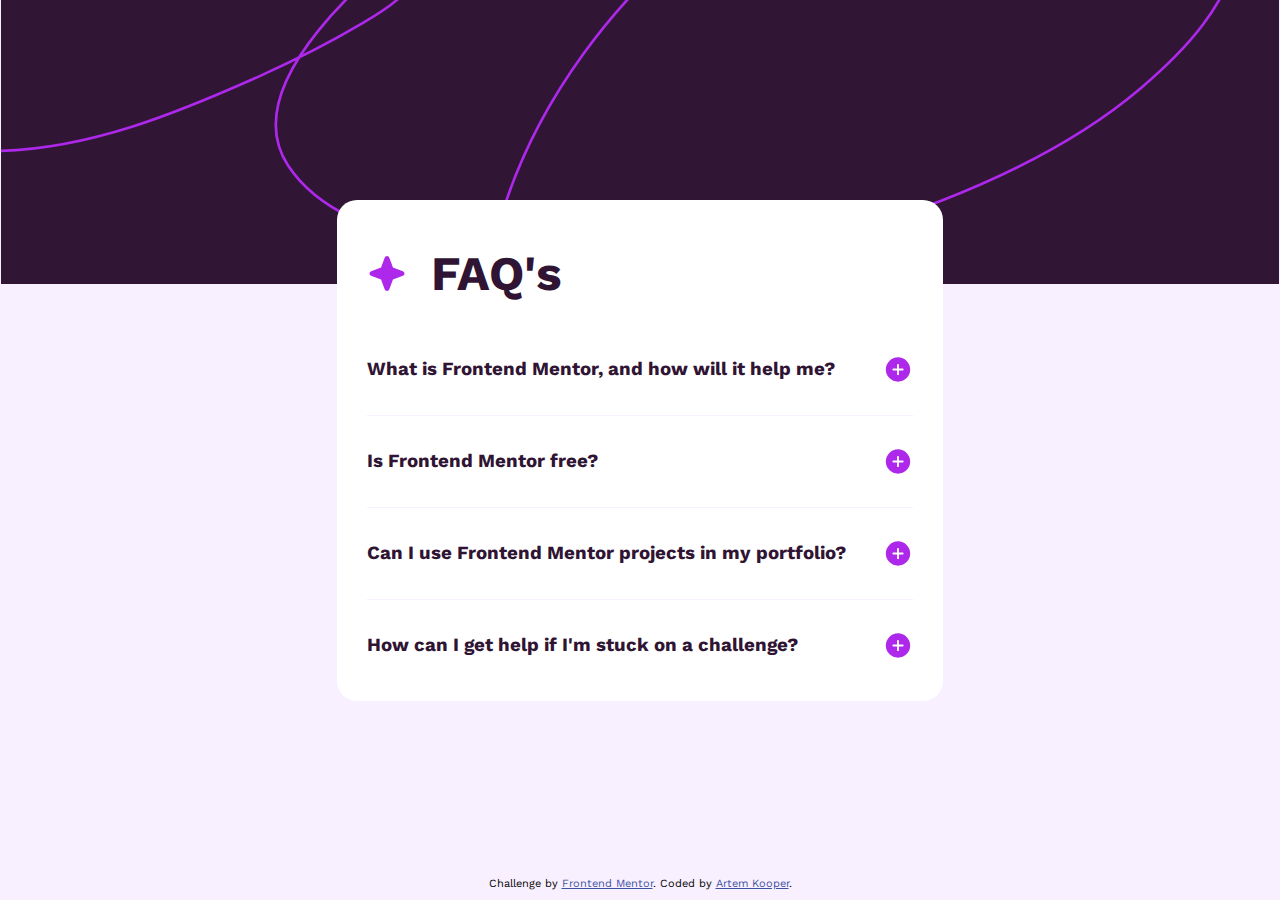
==== faq-accordion-main/index.html @ c339250c "faq-accordion" ====
<!DOCTYPE html>
<html lang="en">

<head>
  <meta charset="UTF-8">
  <meta name="viewport" content="width=device-width, initial-scale=1.0">
  <link rel="icon" type="image/png" sizes="32x32" href="./assets/images/favicon-32x32.png">
  <link rel="stylesheet" href="styles/styles.css">
  <title>Frontend Mentor | FAQ accordion</title>
  <script src="scripts/script.js" defer></script>
</head>

<body>
  <div class="wrapper">
    <div class="card">
      <div class="card_headerbox">
        <img src="assets/images/icon-star.svg" alt="icon_star">
        <h2 class="card_headerbox_title">FAQ's</h2>
      </div>
      <div class="accordion">
        <div class="accordion-item">
          <div class="accordion-item_headerbox">
            <h3 class="accordion-item_headerbox_title">What is Frontend Mentor, and how will it help me?</h3>
            <img class="accordion-item_headerbox_img" src="assets/images/icon-plus.svg">
          </div>
          <div class="accordion-item_content hidden">
            Frontend Mentor offers realistic coding challenges to help developers improve their
            frontend coding skills with projects in HTML, CSS, and JavaScript. It's suitable for
            all levels and ideal for portfolio building.
          </div>
        </div>
        <div class="accordion-item">
          <div class="accordion-item_headerbox">
            <h3 class="accordion-item_headerbox_title">Is Frontend Mentor free?</h3>
            <img class="accordion-item_headerbox_img" src="assets/images/icon-plus.svg">
          </div>
          <div class="accordion-item_content hidden">
            Yes, Frontend Mentor offers both free and premium coding challenges, with the free
            option providing access to a range of projects suitable for all skill levels..
          </div>
        </div>
        <div class="accordion-item">
          <div class="accordion-item_headerbox">
            <h3 class="accordion-item_headerbox_title">Can I use Frontend Mentor projects in my portfolio?</h3>
            <img class="accordion-item_headerbox_img" src="assets/images/icon-plus.svg">
          </div>
          <div class="accordion-item_content hidden">
            Yes, you can use projects completed on Frontend Mentor in your portfolio. It's an excellent
            way to showcase your skills to potential employers!
          </div>
        </div>
        <div class="accordion-item">
          <div class="accordion-item_headerbox">
            <h3 class="accordion-item_headerbox_title">How can I get help if I'm stuck on a challenge?
            </h3>
            <img class="accordion-item_headerbox_img" src="assets/images/icon-plus.svg">
          </div>
          <div class="accordion-item_content hidden">
            The best place to get help is inside Frontend Mentor's Discord community. There's a help
            channel where you can ask questions and seek support from other community members.
          </div>
        </div>
      </div>
    </div>
    <div class="attribution">
      Challenge by <a href="https://www.frontendmentor.io/challenges/faq-accordion-wyfFdeBwBz" target="_blank">Frontend
        Mentor</a>.
      Coded by <a href="https://github.com/ArtKruzhkov" target="_blank">Artem Kooper</a>.
    </div>
  </div>

</body>

</html>
---- faq-accordion-main/styles/styles.css ----
@font-face {
  font-family: "WorkSans";
  src: url("../assets/fonts/static/WorkSans-Regular.ttf") format("truetype");
  font-weight: 400;
  font-style: normal;
}
@font-face {
  font-family: "WorkSans";
  src: url("../assets/fonts/static/WorkSans-SemiBold.ttf") format("truetype");
  font-weight: 600;
  font-style: normal;
}
@font-face {
  font-family: "WorkSans";
  src: url("../assets/fonts/static/WorkSans-Bold.ttf") format("truetype");
  font-weight: 700;
  font-style: normal;
}
* {
  margin: 0;
  padding: 0;
}

body {
  font-family: "WorkSans", sans-serif;
  font-weight: 400;
  font-size: 16px;
}

.wrapper {
  height: 100vh;
  display: flex;
  flex-direction: column;
  justify-content: center;
  align-items: center;
  position: relative;
  background: url("../assets/images/background-pattern-desktop.svg") no-repeat top center/contain, #f9f0ff 100%;
}

.card {
  display: flex;
  flex-direction: column;
  width: 546px;
  background-color: #ffffff;
  padding: 45px 30px 10px 30px;
  border-radius: 20px;
}
.card_headerbox {
  display: flex;
  align-items: center;
  gap: 24px;
  margin-bottom: 22px;
}
.card_headerbox_title {
  font-weight: 700;
  font-size: 48px;
  color: #2f1533;
}

.accordion-item {
  padding: 30px 0 30px;
  border-bottom: 1px solid #f9f0ff;
  cursor: pointer;
}
.accordion-item_headerbox {
  display: flex;
  align-items: center;
  justify-content: space-between;
}
.accordion-item_headerbox_title {
  font-weight: 700;
  color: #2f1533;
}
.accordion-item_content {
  margin-top: 24px;
  color: #8c6991;
  max-height: 0;
  overflow: hidden;
  transition: max-height 0.3s ease-out, opacity 0.3s ease-out, margin-top 0.3s ease;
}
.accordion-item_content.hidden {
  opacity: 0;
  margin-top: 0;
}
.accordion-item_content:not(.hidden) {
  max-height: 200px;
  opacity: 1;
}
.accordion-item:last-child {
  border-bottom: none;
}

.attribution {
  font-size: 11px;
  text-align: center;
  position: absolute;
  bottom: 10px;
}

.attribution a {
  color: hsl(228, 45%, 44%);
}

@media (max-width: 425px) {
  .card {
    width: 320px;
    box-sizing: border-box;
  }
  .wrapper {
    background: url("../assets/images/background-pattern-mobile.svg") no-repeat top center/contain, #f9f0ff 100%;
  }
}/*# sourceMappingURL=styles.css.map */
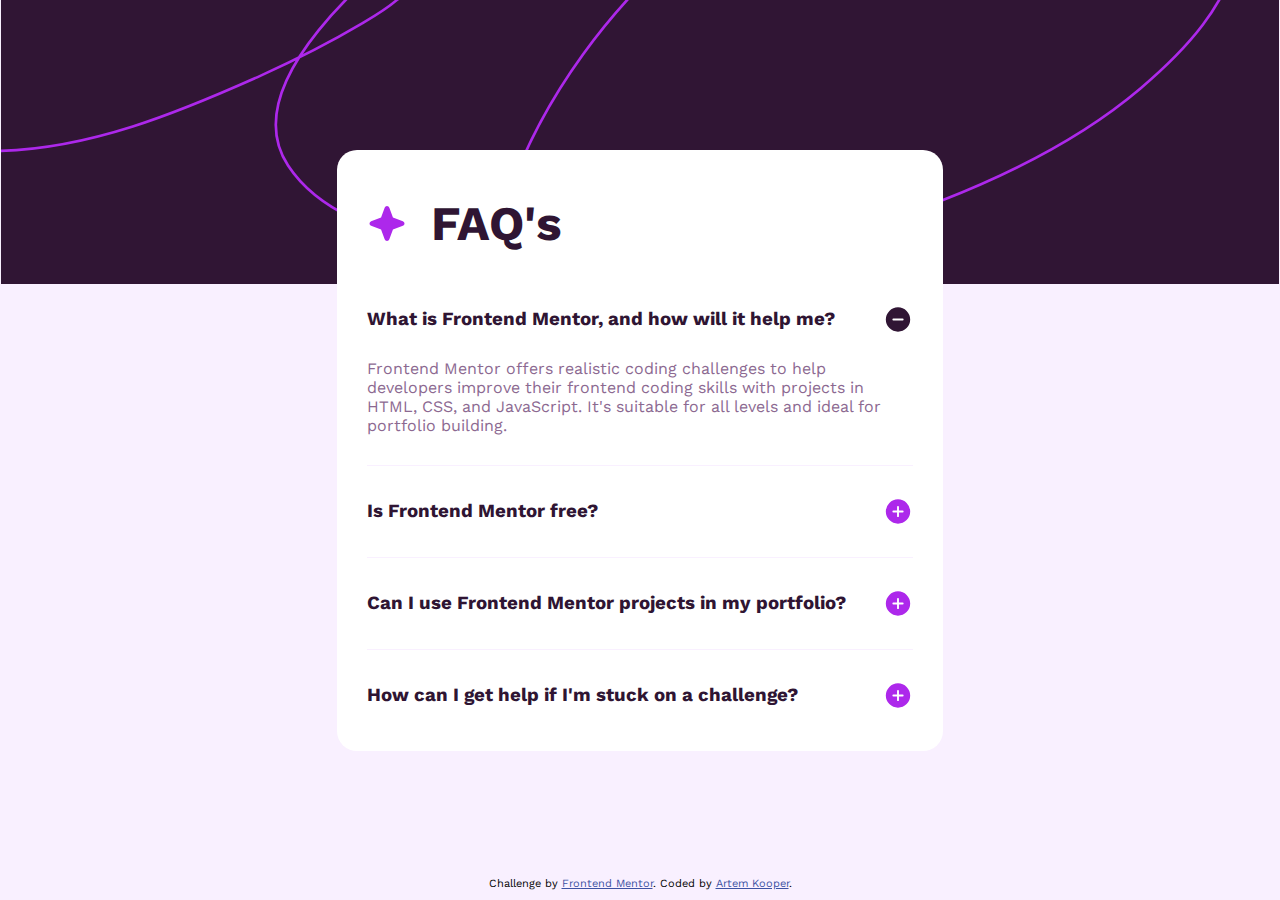
==== commit 54b8c651: "product-list-with-cart" ====
--- a/faq-accordion-main/index.html
+++ b/faq-accordion-main/index.html
@@ -21,9 +21,9 @@
         <div class="accordion-item">
           <div class="accordion-item_headerbox">
             <h3 class="accordion-item_headerbox_title">What is Frontend Mentor, and how will it help me?</h3>
-            <img class="accordion-item_headerbox_img" src="assets/images/icon-plus.svg">
+            <img class="accordion-item_headerbox_img" src="assets/images/icon-minus.svg">
           </div>
-          <div class="accordion-item_content hidden">
+          <div class="accordion-item_content">
             Frontend Mentor offers realistic coding challenges to help developers improve their
             frontend coding skills with projects in HTML, CSS, and JavaScript. It's suitable for
             all levels and ideal for portfolio building.
